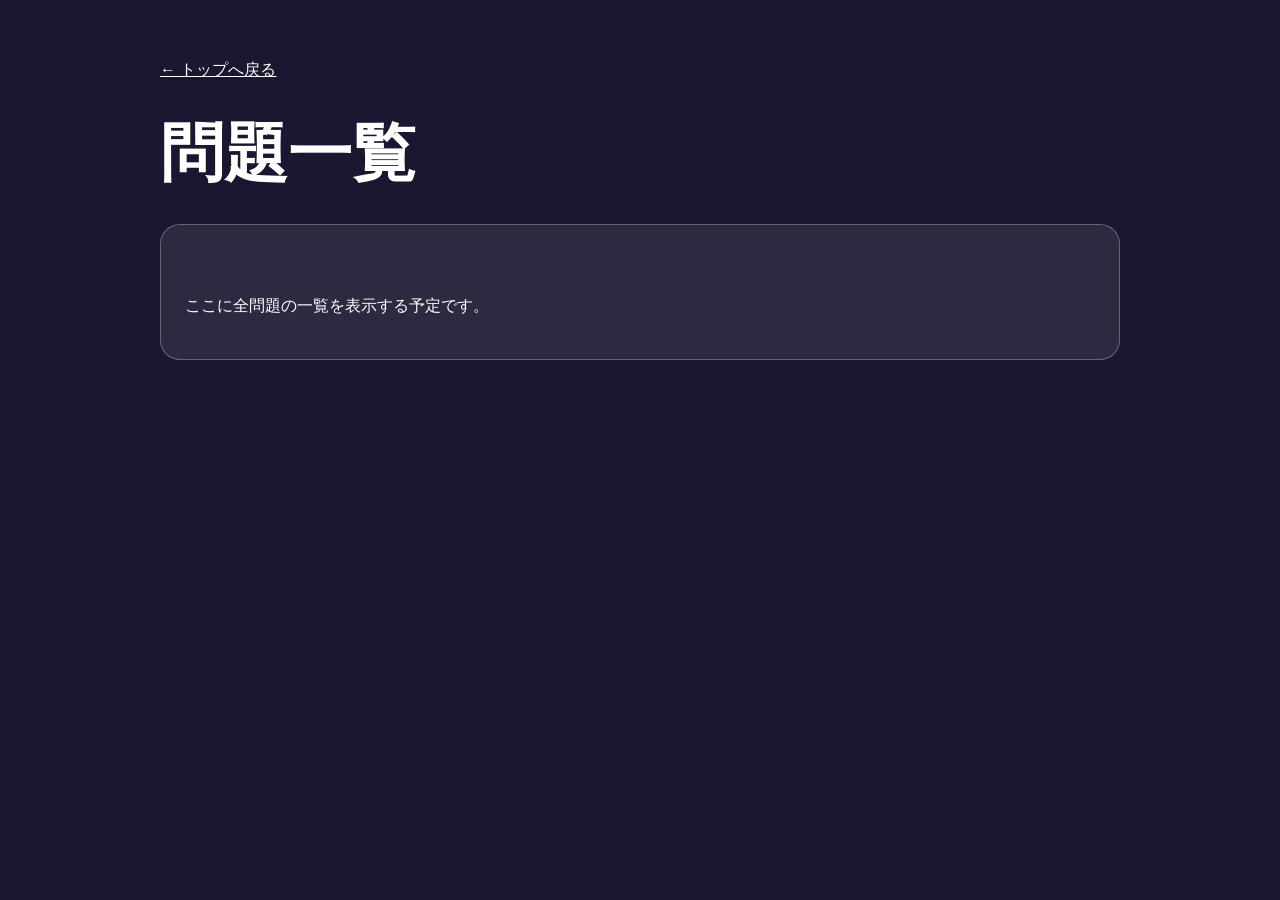
==== list.html @ ee1712a1 "Create list.html" ====
<!DOCTYPE html>
<html lang="ja">
<head>
  <meta charset="UTF-8" />
  <meta name="viewport" content="width=device-width, initial-scale=1.0" />
  <title>問題一覧 | 少女革命計画クイズ</title>
  <link rel="stylesheet" href="css/style.css" />
</head>
<body>
  <main>
    <p><a href="index.html">← トップへ戻る</a></p>

    <h1 class="site-title">問題一覧</h1>

    <section class="quiz-card">
      <p>
        <br>
        ここに全問題の一覧を表示する予定です。
      </p>
    </section>
  </main>
</body>
</html>
---- css/style.css ----
* {
  box-sizing: border-box;
}

body {
  margin: 0;
  font-family: sans-serif;
  line-height: 1.7;
  color: #fff;
  background: #1c1730;
}

main {
  width: min(960px, 92%);
  margin: 0 auto;
  padding: 40px 0;
}

a {
  color: inherit;
}

.site-title {
  font-size: clamp(2rem, 6vw, 4rem);
  margin: 0 0 16px;
}

.lead {
  font-size: 1.05rem;
  margin-bottom: 32px;
}

.mode-list {
  display: grid;
  gap: 16px;
  padding: 0;
  list-style: none;
}

.mode-button {
  display: block;
  padding: 18px 20px;
  border: 1px solid rgba(255, 255, 255, 0.35);
  border-radius: 16px;
  text-decoration: none;
  background: rgba(255, 255, 255, 0.08);
}

.mode-button:hover {
  background: rgba(255, 255, 255, 0.16);
}

.quiz-card {
  padding: 24px;
  border: 1px solid rgba(255, 255, 255, 0.28);
  border-radius: 20px;
  background: rgba(255, 255, 255, 0.08);
}

.quiz-progress {
  margin: 0 0 12px;
  opacity: 0.8;
}

.question-text {
  margin: 0 0 20px;
  font-size: clamp(1.35rem, 4vw, 2rem);
  line-height: 1.5;
}

.question-image {
  width: 100%;
  max-width: 720px;
  aspect-ratio: 16 / 9;
  object-fit: contain;
  display: block;
  margin: 0 auto 24px;
  border-radius: 16px;
  background: rgba(0, 0, 0, 0.3);
}

.choices {
  display: grid;
  gap: 12px;
}

.choice-button,
.next-button {
  width: 100%;
  padding: 16px 18px;
  border: 1px solid rgba(255, 255, 255, 0.35);
  border-radius: 14px;
  color: #fff;
  font: inherit;
  text-align: left;
  background: rgba(255, 255, 255, 0.1);
  cursor: pointer;
}

.choice-button:hover,
.next-button:hover {
  background: rgba(255, 255, 255, 0.18);
}

.choice-button:disabled {
  cursor: default;
  opacity: 0.9;
}

.choice-button.is-correct {
  border-color: rgba(120, 255, 180, 0.9);
  background: rgba(70, 180, 110, 0.35);
}

.choice-button.is-wrong {
  border-color: rgba(255, 130, 130, 0.9);
  background: rgba(190, 70, 70, 0.35);
}

.answer-area {
  margin-top: 24px;
  padding-top: 20px;
  border-top: 1px solid rgba(255, 255, 255, 0.22);
}

.answer-result {
  margin: 0 0 8px;
  font-size: 1.4rem;
  font-weight: bold;
}

.explanation {
  margin: 0 0 16px;
}

.source-links {
  display: grid;
  gap: 8px;
  margin: 16px 0;
}

.source-link {
  display: inline-block;
  width: fit-content;
  padding: 8px 12px;
  border-radius: 999px;
  text-decoration: none;
  background: rgba(255, 255, 255, 0.14);
}

.next-button {
  margin-top: 12px;
  text-align: center;
}

.top-page {
  max-width: 1040px;
}

.hero {
  padding: 32px 0 20px;
  text-align: center;
}

.site-kicker {
  display: inline-block;
  margin: 0 0 12px;
  padding: 6px 12px;
  border: 1px solid rgba(255, 255, 255, 0.28);
  border-radius: 999px;
  font-size: 0.9rem;
  background: rgba(255, 255, 255, 0.08);
}

.section-block {
  margin-top: 28px;
  padding: 24px;
  border: 1px solid rgba(255, 255, 255, 0.22);
  border-radius: 24px;
  background: rgba(255, 255, 255, 0.07);
}

.section-title {
  margin: 0 0 8px;
  font-size: 1.4rem;
}

.section-description {
  margin: 0 0 20px;
  opacity: 0.85;
}

.mode-grid {
  display: grid;
  grid-template-columns: repeat(4, 1fr);
  gap: 16px;
}

.mode-card,
.sub-mode-card {
  position: relative;
  display: flex;
  min-height: 150px;
  padding: 18px;
  border: 1px solid rgba(255, 255, 255, 0.32);
  border-radius: 20px;
  color: #fff;
  text-decoration: none;
  background: rgba(255, 255, 255, 0.1);
  flex-direction: column;
  justify-content: space-between;
  transition: transform 0.18s ease, background 0.18s ease;
}

.mode-card:hover,
.sub-mode-card:hover {
  transform: translateY(-3px);
  background: rgba(255, 255, 255, 0.18);
}

.mode-card-revolution {
  border-color: rgba(255, 230, 150, 0.65);
  background: rgba(255, 215, 120, 0.14);
}

.mode-label {
  display: block;
  font-size: 1.35rem;
  font-weight: bold;
}

.mode-text {
  display: block;
  margin-top: 12px;
  font-size: 0.95rem;
  opacity: 0.86;
}

.sub-mode-area {
  margin-top: 20px;
}

.sub-mode-grid {
  display: grid;
  grid-template-columns: repeat(2, 1fr);
  gap: 16px;
}

.sub-mode-card {
  min-height: 120px;
}

.is-disabled {
  opacity: 0.65;
  pointer-events: none;
}

.coming-soon {
  display: inline-block;
  width: fit-content;
  margin-top: 12px;
  padding: 4px 10px;
  border-radius: 999px;
  font-size: 0.8rem;
  background: rgba(255, 255, 255, 0.16);
}

.notice-box {
  margin-top: 24px;
  padding: 16px 18px;
  border-left: 4px solid rgba(255, 255, 255, 0.45);
  border-radius: 12px;
  background: rgba(0, 0, 0, 0.18);
}

.notice-box p {
  margin: 0;
  font-size: 0.92rem;
  opacity: 0.86;
}

.top-links {
  display: flex;
  flex-wrap: wrap;
  justify-content: center;
  gap: 10px 18px;
  margin-top: 28px;
  padding-bottom: 24px;
}

.top-links a {
  opacity: 0.86;
  text-decoration: none;
}

.top-links a:hover {
  opacity: 1;
  text-decoration: underline;
}

@media (max-width: 760px) {
  .hero {
    text-align: left;
  }

  .mode-grid {
    grid-template-columns: 1fr 1fr;
  }

  .sub-mode-grid {
    grid-template-columns: 1fr;
  }

  .mode-card,
  .sub-mode-card {
    min-height: 130px;
  }
}

@media (max-width: 480px) {
  .mode-grid {
    grid-template-columns: 1fr;
  }

  .section-block {
    padding: 18px;
    border-radius: 18px;
  }
}
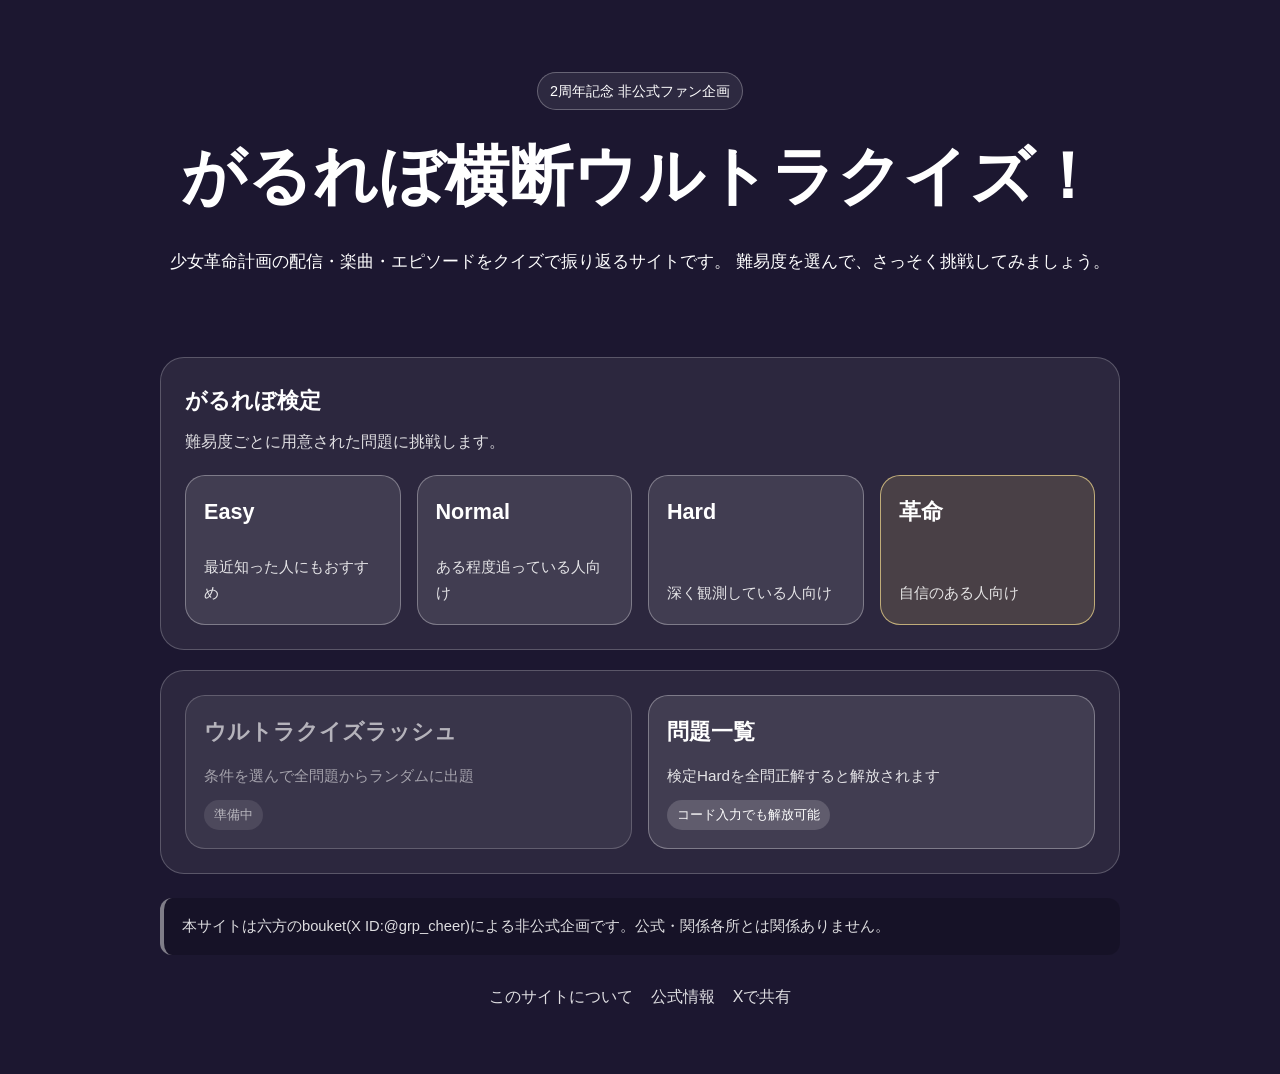
==== commit ceb431f1: "Update list.html" ====
--- a/list.html
+++ b/list.html
@@ -19,5 +19,20 @@
       </p>
     </section>
   </main>
+
+  <script>
+    const unlocked = localStorage.getItem("quizListUnlocked") === "true";
+    if (!unlocked) {
+      const input = prompt("問題一覧を開くには専用コードを入力してください。");
+
+      if (input === "REVOLUTION") {
+        localStorage.setItem("quizListUnlocked", "true");
+      } else {
+        alert("問題一覧はHard検定を全問正解すると解放されます。");
+        location.href = "index.html";
+      }
+    }
+  </script>
+  
 </body>
 </html>
--- a/css/style.css
+++ b/css/style.css
@@ -327,3 +327,307 @@
     border-radius: 18px;
   }
 }
+
+.list-unlock-button {
+  font: inherit;
+  text-align: left;
+  cursor: pointer;
+}
+
+.list-unlock-button:hover {
+  transform: translateY(-3px);
+  background: rgba(255, 255, 255, 0.18);
+}
+
+.quiz-page {
+  max-width: 920px;
+}
+
+.page-header {
+  margin-bottom: 24px;
+}
+
+.back-link {
+  display: inline-block;
+  margin-bottom: 24px;
+  opacity: 0.82;
+  text-decoration: none;
+}
+
+.back-link:hover {
+  opacity: 1;
+  text-decoration: underline;
+}
+
+.page-title-area {
+  text-align: center;
+}
+
+.mode-title {
+  margin: 8px 0 0;
+  font-size: 1.1rem;
+  opacity: 0.86;
+}
+
+.quiz-card {
+  padding: clamp(20px, 4vw, 36px);
+}
+
+.quiz-top {
+  display: flex;
+  align-items: flex-start;
+  justify-content: space-between;
+  gap: 16px;
+  margin-bottom: 20px;
+}
+
+.question-meta {
+  display: flex;
+  flex-wrap: wrap;
+  justify-content: flex-end;
+  gap: 8px;
+}
+
+.meta-chip {
+  display: inline-flex;
+  align-items: center;
+  min-height: 28px;
+  padding: 4px 10px;
+  border: 1px solid rgba(255, 255, 255, 0.22);
+  border-radius: 999px;
+  font-size: 0.82rem;
+  line-height: 1.2;
+  background: rgba(255, 255, 255, 0.1);
+  opacity: 0.92;
+}
+
+.question-text {
+  padding: 20px 0;
+  border-top: 1px solid rgba(255, 255, 255, 0.16);
+  border-bottom: 1px solid rgba(255, 255, 255, 0.16);
+}
+
+.choices {
+  margin-top: 24px;
+}
+
+.choice-button {
+  position: relative;
+  padding-left: 52px;
+}
+
+.choice-button::before {
+  position: absolute;
+  left: 18px;
+  top: 50%;
+  display: grid;
+  place-items: center;
+  width: 24px;
+  height: 24px;
+  border-radius: 50%;
+  font-size: 0.8rem;
+  font-weight: bold;
+  background: rgba(255, 255, 255, 0.16);
+  transform: translateY(-50%);
+}
+
+.choice-button:nth-child(1)::before {
+  content: "1";
+}
+
+.choice-button:nth-child(2)::before {
+  content: "2";
+}
+
+.choice-button:nth-child(3)::before {
+  content: "3";
+}
+
+.choice-button:nth-child(4)::before {
+  content: "4";
+}
+
+.answer-area {
+  border-radius: 18px;
+  padding: 22px;
+  background: rgba(0, 0, 0, 0.16);
+}
+
+.answer-result {
+  font-size: 1.6rem;
+}
+
+.source-link {
+  border: 1px solid rgba(255, 255, 255, 0.22);
+}
+
+@media (max-width: 640px) {
+  .page-title-area {
+    text-align: left;
+  }
+
+  .quiz-top {
+    display: block;
+  }
+
+  .question-meta {
+    justify-content: flex-start;
+    margin-top: 12px;
+  }
+
+  .choice-button {
+    padding-left: 48px;
+  }
+}
+
+.result-page {
+  max-width: 920px;
+}
+
+.result-card {
+  position: relative;
+  overflow: hidden;
+  padding: clamp(28px, 5vw, 48px);
+  border: 1px solid rgba(255, 255, 255, 0.28);
+  border-radius: 28px;
+  text-align: center;
+  background:
+    radial-gradient(circle at top, rgba(255, 255, 255, 0.18), transparent 42%),
+    rgba(255, 255, 255, 0.08);
+}
+
+.result-card::before {
+  content: "";
+  position: absolute;
+  inset: -80px auto auto 50%;
+  width: 260px;
+  height: 260px;
+  border-radius: 50%;
+  background: rgba(255, 255, 255, 0.08);
+  transform: translateX(-50%);
+  pointer-events: none;
+}
+
+.result-mode {
+  position: relative;
+  display: inline-block;
+  margin: 0 0 24px;
+  padding: 6px 14px;
+  border: 1px solid rgba(255, 255, 255, 0.26);
+  border-radius: 999px;
+  font-size: 0.95rem;
+  background: rgba(0, 0, 0, 0.16);
+}
+
+.score-circle {
+  position: relative;
+  display: grid;
+  place-items: center;
+  width: min(260px, 70vw);
+  height: min(260px, 70vw);
+  margin: 0 auto 28px;
+  border: 1px solid rgba(255, 255, 255, 0.32);
+  border-radius: 50%;
+  background:
+    radial-gradient(circle, rgba(255, 255, 255, 0.16), rgba(255, 255, 255, 0.06));
+  box-shadow: 0 20px 70px rgba(0, 0, 0, 0.24);
+}
+
+.score-main {
+  display: block;
+  font-size: clamp(4rem, 16vw, 7rem);
+  font-weight: 800;
+  line-height: 1;
+}
+
+.score-sub {
+  margin-top: -18px;
+  font-size: clamp(1.2rem, 4vw, 2rem);
+  opacity: 0.78;
+}
+
+.result-title {
+  position: relative;
+  margin: 0;
+  font-size: clamp(1.8rem, 6vw, 3rem);
+  font-weight: 800;
+  line-height: 1.25;
+}
+
+.result-message {
+  position: relative;
+  max-width: 620px;
+  margin: 18px auto 0;
+  font-size: 1.05rem;
+  line-height: 1.8;
+  opacity: 0.9;
+}
+
+.unlock-message {
+  position: relative;
+  display: inline-flex;
+  align-items: center;
+  gap: 8px;
+  margin-top: 24px;
+  padding: 12px 18px;
+  border: 1px solid rgba(255, 230, 150, 0.55);
+  border-radius: 999px;
+  font-weight: bold;
+  background: rgba(255, 215, 120, 0.16);
+}
+
+.unlock-icon {
+  font-size: 1.2rem;
+}
+
+.result-actions {
+  position: relative;
+  display: grid;
+  grid-template-columns: 1fr 1fr;
+  gap: 12px;
+  max-width: 640px;
+  margin: 32px auto 0;
+}
+
+.result-button {
+  display: grid;
+  place-items: center;
+  min-height: 52px;
+  padding: 12px 16px;
+  border: 1px solid rgba(255, 255, 255, 0.28);
+  border-radius: 16px;
+  color: #fff;
+  text-decoration: none;
+  background: rgba(255, 255, 255, 0.1);
+  transition: transform 0.18s ease, background 0.18s ease;
+}
+
+.result-button:hover {
+  transform: translateY(-2px);
+  background: rgba(255, 255, 255, 0.18);
+}
+
+.primary-button {
+  border-color: rgba(255, 230, 150, 0.55);
+  background: rgba(255, 215, 120, 0.18);
+  font-weight: bold;
+}
+
+.subtle-button {
+  opacity: 0.82;
+}
+
+.result-button[hidden] {
+  display: none;
+}
+
+@media (max-width: 640px) {
+  .result-actions {
+    grid-template-columns: 1fr;
+  }
+
+  .score-circle {
+    width: min(220px, 72vw);
+    height: min(220px, 72vw);
+  }
+}
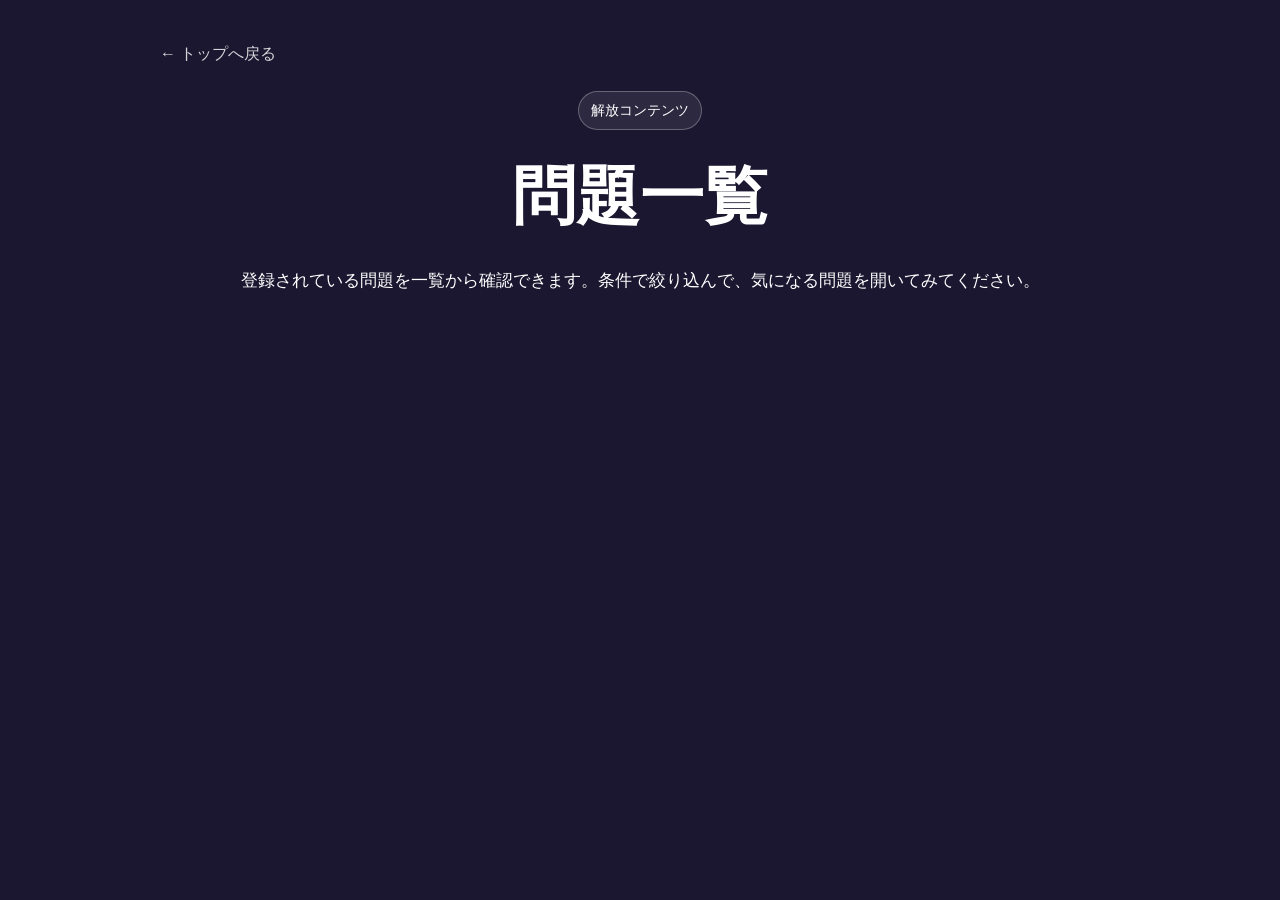
==== commit b3b21d9a: "Update list.html" ====
--- a/list.html
+++ b/list.html
@@ -3,36 +3,79 @@
 <head>
   <meta charset="UTF-8" />
   <meta name="viewport" content="width=device-width, initial-scale=1.0" />
-  <title>問題一覧 | 少女革命計画クイズ</title>
-  <link rel="stylesheet" href="css/style.css" />
+  <title>問題一覧 | がるれぼ横断ウルトラクイズ！</title>
+  <link rel="stylesheet" href="css/style.css?v=30" />
 </head>
 <body>
-  <main>
-    <p><a href="index.html">← トップへ戻る</a></p>
+  <main class="list-page">
+    <header class="page-header">
+      <a class="back-link" href="index.html">← トップへ戻る</a>
 
-    <h1 class="site-title">問題一覧</h1>
+      <div class="page-title-area">
+        <p class="site-kicker">解放コンテンツ</p>
+        <h1 class="site-title">問題一覧</h1>
+        <p class="lead">
+          登録されている問題を一覧から確認できます。条件で絞り込んで、気になる問題を開いてみてください。
+        </p>
+      </div>
+    </header>
 
-    <section class="quiz-card">
+    <section id="list-lock" class="list-lock-card" hidden>
+      <h2>問題一覧はロックされています</h2>
       <p>
-        <br>
-        ここに全問題の一覧を表示する予定です。
+        Hard検定を全問正解すると解放されます。<br>
+        専用コードを持っている場合は、コード入力でも開けます。
       </p>
+
+      <div class="unlock-form">
+        <input id="unlock-code-input" type="text" placeholder="専用コードを入力" />
+        <button id="unlock-code-button" type="button">解放する</button>
+      </div>
+
+      <p id="unlock-error" class="unlock-error" hidden>コードが違います。</p>
+    </section>
+
+    <section id="list-content" hidden>
+      <section class="filter-card">
+        <div class="filter-grid">
+          <label>
+            難易度
+            <select id="difficulty-filter">
+              <option value="">すべて</option>
+            </select>
+          </label>
+
+          <label>
+            メンバー
+            <select id="member-filter">
+              <option value="">すべて</option>
+            </select>
+          </label>
+
+          <label>
+            ジャンル
+            <select id="genre-filter">
+              <option value="">すべて</option>
+            </select>
+          </label>
+
+          <label>
+            キーワード
+            <input id="keyword-filter" type="search" placeholder="問題文・解説を検索" />
+          </label>
+        </div>
+
+        <div class="filter-actions">
+          <p id="list-count" class="list-count"></p>
+          <button id="reset-filter-button" class="small-button" type="button">条件をリセット</button>
+        </div>
+      </section>
+
+      <section id="question-list" class="question-list"></section>
     </section>
   </main>
 
-  <script>
-    const unlocked = localStorage.getItem("quizListUnlocked") === "true";
-    if (!unlocked) {
-      const input = prompt("問題一覧を開くには専用コードを入力してください。");
-
-      if (input === "REVOLUTION") {
-        localStorage.setItem("quizListUnlocked", "true");
-      } else {
-        alert("問題一覧はHard検定を全問正解すると解放されます。");
-        location.href = "index.html";
-      }
-    }
-  </script>
-  
+  <script src="js/questions.js?v=30"></script>
+  <script src="js/list.js?v=30"></script>
 </body>
 </html>
--- a/css/style.css
+++ b/css/style.css
@@ -631,3 +631,7 @@
     height: min(220px, 72vw);
   }
 }
+
+.unlock-message[hidden] {
+  display: none;
+}
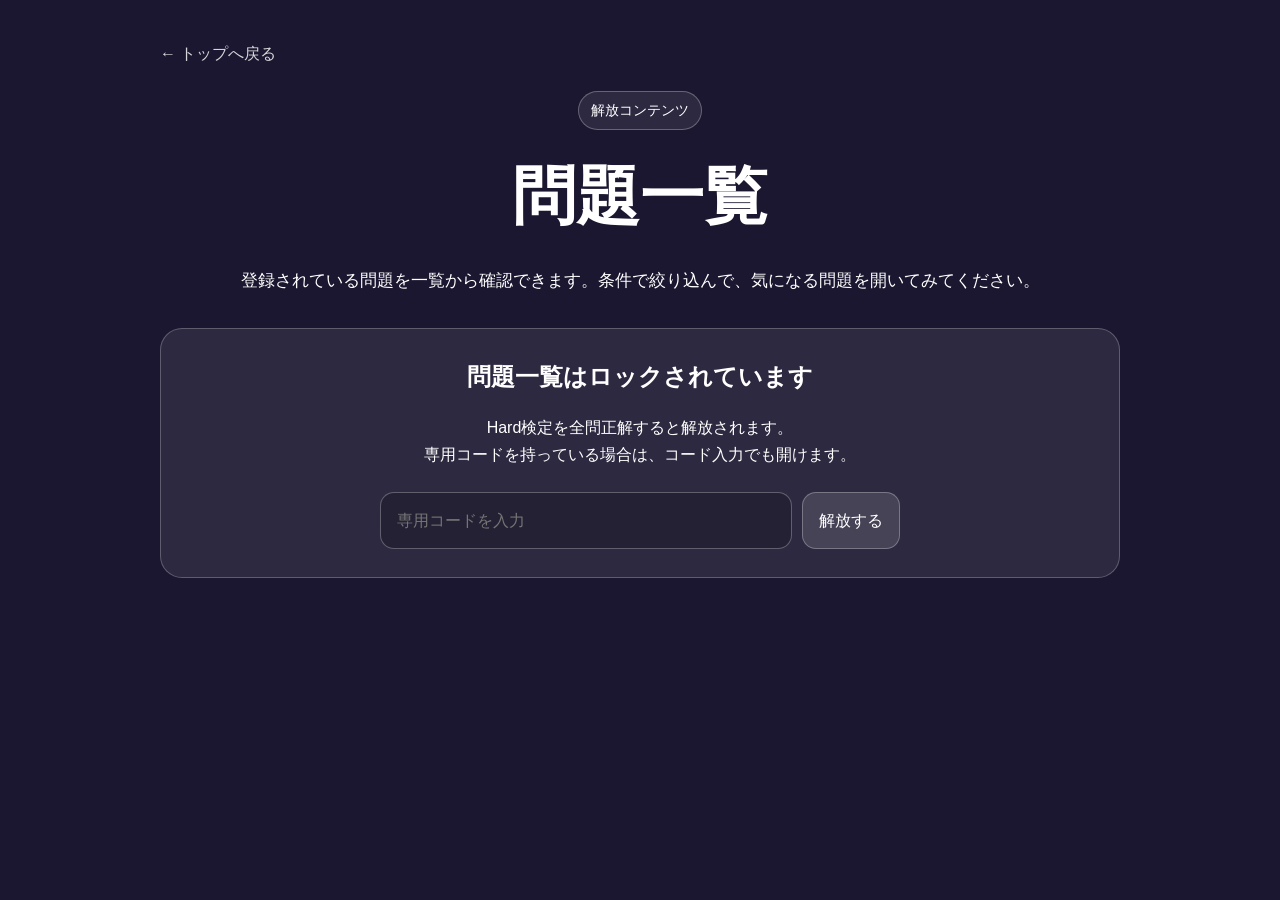
==== commit 4f9dac20: "Update list.html" ====
--- a/list.html
+++ b/list.html
@@ -75,7 +75,7 @@
     </section>
   </main>
 
-  <script src="js/questions.js?v=30"></script>
-  <script src="js/list.js?v=30"></script>
+  <script src="js/questions.js?v=31"></script>
+  <script src="js/list.js?v=31"></script>
 </body>
 </html>
--- a/css/style.css
+++ b/css/style.css
@@ -635,3 +635,236 @@
 .unlock-message[hidden] {
   display: none;
 }
+
+.list-page {
+  max-width: 1040px;
+}
+
+.list-lock-card,
+.filter-card,
+.list-question-card {
+  border: 1px solid rgba(255, 255, 255, 0.24);
+  border-radius: 22px;
+  background: rgba(255, 255, 255, 0.08);
+}
+
+.list-lock-card {
+  padding: 28px;
+  text-align: center;
+}
+
+.list-lock-card h2 {
+  margin: 0 0 12px;
+}
+
+.unlock-form {
+  display: flex;
+  gap: 10px;
+  max-width: 520px;
+  margin: 24px auto 0;
+}
+
+.unlock-form input {
+  flex: 1;
+  min-width: 0;
+  padding: 14px 16px;
+  border: 1px solid rgba(255, 255, 255, 0.28);
+  border-radius: 14px;
+  color: #fff;
+  font: inherit;
+  background: rgba(0, 0, 0, 0.18);
+}
+
+.unlock-form button,
+.small-button {
+  padding: 12px 16px;
+  border: 1px solid rgba(255, 255, 255, 0.28);
+  border-radius: 14px;
+  color: #fff;
+  font: inherit;
+  background: rgba(255, 255, 255, 0.12);
+  cursor: pointer;
+}
+
+.unlock-form button:hover,
+.small-button:hover {
+  background: rgba(255, 255, 255, 0.2);
+}
+
+.unlock-error {
+  margin-top: 14px;
+  color: #ffb8b8;
+}
+
+.filter-card {
+  padding: 22px;
+  margin-bottom: 22px;
+}
+
+.filter-grid {
+  display: grid;
+  grid-template-columns: repeat(4, 1fr);
+  gap: 14px;
+}
+
+.filter-grid label {
+  display: grid;
+  gap: 6px;
+  font-size: 0.9rem;
+  opacity: 0.92;
+}
+
+.filter-grid select,
+.filter-grid input {
+  width: 100%;
+  padding: 12px 12px;
+  border: 1px solid rgba(255, 255, 255, 0.26);
+  border-radius: 12px;
+  color: #fff;
+  font: inherit;
+  background: rgba(0, 0, 0, 0.2);
+}
+
+.filter-grid option {
+  color: #111;
+}
+
+.filter-actions {
+  display: flex;
+  align-items: center;
+  justify-content: space-between;
+  gap: 16px;
+  margin-top: 18px;
+}
+
+.list-count {
+  margin: 0;
+  opacity: 0.84;
+}
+
+.question-list {
+  display: grid;
+  gap: 14px;
+}
+
+.list-question-card {
+  overflow: hidden;
+}
+
+.list-question-summary {
+  cursor: pointer;
+  padding: 18px 20px;
+  list-style: none;
+}
+
+.list-question-summary::-webkit-details-marker {
+  display: none;
+}
+
+.list-question-summary::after {
+  content: "開く";
+  display: inline-block;
+  margin-top: 10px;
+  padding: 4px 10px;
+  border-radius: 999px;
+  font-size: 0.82rem;
+  background: rgba(255, 255, 255, 0.14);
+}
+
+.list-question-card[open] .list-question-summary::after {
+  content: "閉じる";
+}
+
+.list-question-meta {
+  display: flex;
+  flex-wrap: wrap;
+  gap: 8px;
+  margin-bottom: 12px;
+}
+
+.list-question-title {
+  margin: 0;
+  font-size: 1.15rem;
+  line-height: 1.6;
+}
+
+.list-question-body {
+  padding: 0 20px 22px;
+}
+
+.list-choices {
+  display: grid;
+  gap: 8px;
+  margin: 18px 0;
+  padding-left: 1.4em;
+}
+
+.list-choices li {
+  padding: 10px 12px;
+  border-radius: 12px;
+  background: rgba(255, 255, 255, 0.08);
+}
+
+.list-choices li.is-correct-answer {
+  border: 1px solid rgba(120, 255, 180, 0.8);
+  background: rgba(70, 180, 110, 0.28);
+  font-weight: bold;
+}
+
+.list-answer {
+  margin: 16px 0 8px;
+  font-weight: bold;
+}
+
+.list-explanation {
+  margin: 0 0 12px;
+  line-height: 1.8;
+  opacity: 0.92;
+}
+
+.list-contributor {
+  margin: 12px 0;
+  font-size: 0.9rem;
+  opacity: 0.78;
+}
+
+.empty-message {
+  padding: 24px;
+  border-radius: 18px;
+  text-align: center;
+  background: rgba(255, 255, 255, 0.08);
+}
+
+@media (max-width: 820px) {
+  .filter-grid {
+    grid-template-columns: 1fr 1fr;
+  }
+}
+
+@media (max-width: 560px) {
+  .filter-grid {
+    grid-template-columns: 1fr;
+  }
+
+  .filter-actions,
+  .unlock-form {
+    display: grid;
+  }
+}
+
+.list-choice-buttons {
+  display: grid;
+  gap: 10px;
+  margin: 18px 0;
+}
+
+.list-result-area {
+  margin-top: 18px;
+  padding: 18px;
+  border-radius: 16px;
+  background: rgba(0, 0, 0, 0.16);
+}
+
+.list-result-area[hidden] {
+  display: none;
+}
